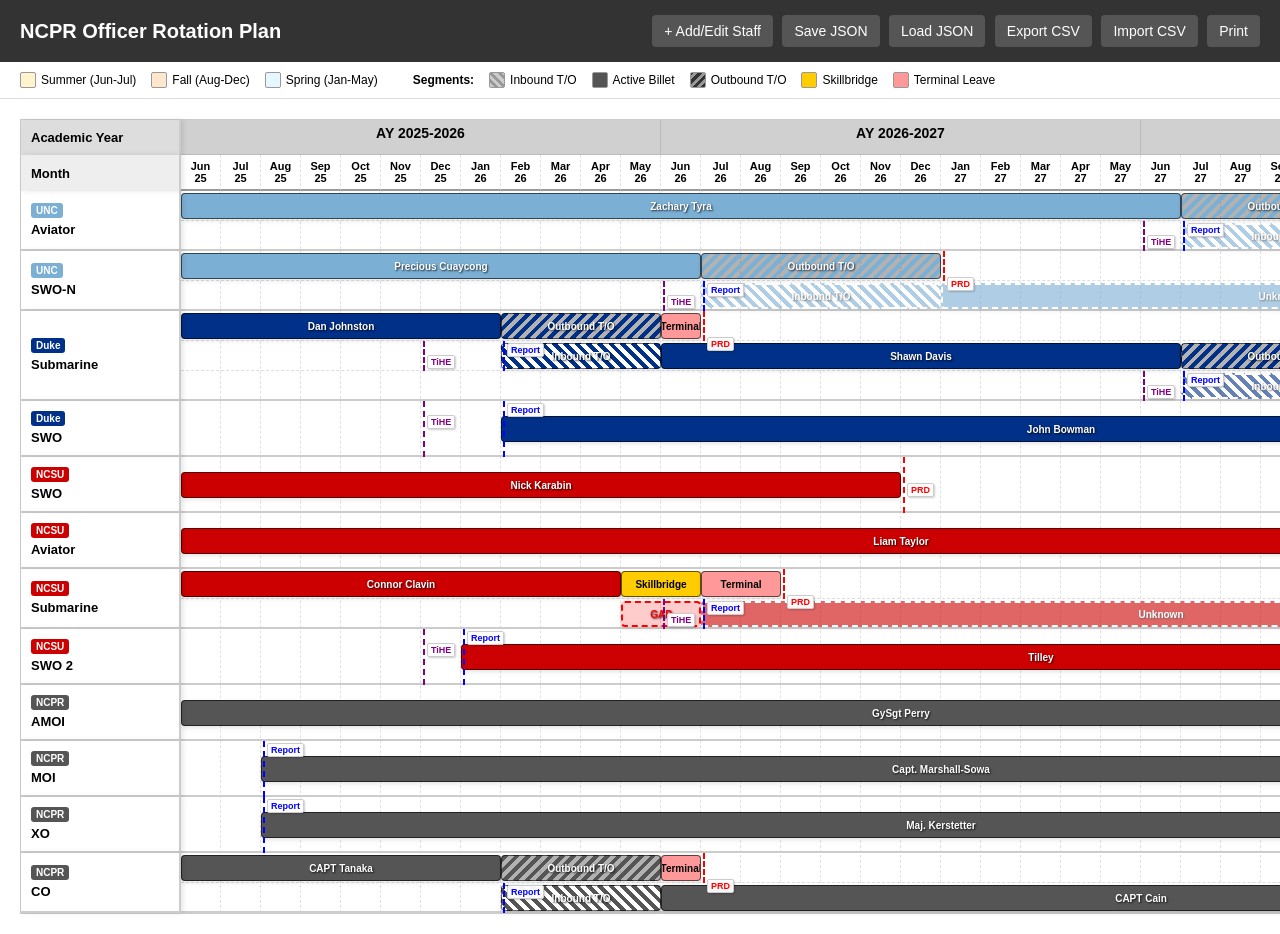
==== officer-rotation/index.html @ 0b22dcf9 "Add files via upload" ====
<!DOCTYPE html>
<html lang="en">
<head>
    <meta charset="UTF-8">
    <meta name="viewport" content="width=device-width, initial-scale=1.0">
    <title>NCPR Officer Rotation Plan</title>
    <link rel="stylesheet" href="styles.css">
</head>
<body>
    <div class="header no-print">
        <h1>NCPR Officer Rotation Plan</h1>
        <div class="controls">
            <button onclick="openAddModal()">+ Add/Edit Staff</button>
            <button onclick="exportJSON()">Save JSON</button>
            <label class="btn-upload">Load JSON <input type="file" id="importJson" accept=".json" onchange="importJSON(event)"></label>
            <button onclick="exportCSV()">Export CSV</button>
            <label class="btn-upload">Import CSV <input type="file" id="importCsv" accept=".csv" onchange="importCSV(event)"></label>
            <button onclick="window.print()">Print</button>
        </div>
    </div>

    <div class="legend no-print">
        <div class="legend-item"><span class="box bg-summer"></span> Summer (Jun-Jul)</div>
        <div class="legend-item"><span class="box bg-fall"></span> Fall (Aug-Dec)</div>
        <div class="legend-item"><span class="box bg-spring"></span> Spring (Jan-May)</div>
        <div class="legend-item" style="margin-left:20px;"><strong>Segments:</strong></div>
        <div class="legend-item"><span class="box" style="background: repeating-linear-gradient(45deg, #ccc, #ccc 3px, #999 3px, #999 6px);"></span> Inbound T/O</div>
        <div class="legend-item"><span class="box" style="background: #555;"></span> Active Billet</div>
        <div class="legend-item"><span class="box" style="background: repeating-linear-gradient(-45deg, #333, #333 3px, #999 3px, #999 6px);"></span> Outbound T/O</div>
        <div class="legend-item"><span class="box" style="background: #ffcc00;"></span> Skillbridge</div>
        <div class="legend-item"><span class="box" style="background: #ff9999;"></span> Terminal Leave</div>
    </div>

    <div class="gantt-container" id="ganttContainer">
        </div>

    <div id="staffModal" class="modal no-print">
        <div class="modal-content">
            <h2 id="modalTitle">Add Staff Member</h2>
            <form id="staffForm">
                <input type="hidden" id="staffId">
                <label>Name (Use "Unknown" for TBD): <input type="text" id="staffName" required></label>
                <label>Unit: 
                    <select id="staffUnit">
                        <option value="UNC">UNC</option>
                        <option value="Duke">Duke</option>
                        <option value="NCSU">NCSU</option>
                        <option value="NCPR">NCPR Consortium</option>
                    </select>
                </label>
                <label>Billet / Designator: <input type="text" id="staffBillet" placeholder="e.g. SWO, Submarine, Aviator" required></label>
                <label>Report Date (YYYY-MM): <input type="month" id="staffReport" required></label>
                <label>TiHE Completion Date (YYYY-MM): <input type="month" id="staffTihe"></label>
                <label>PRD / EAOS (YYYY-MM): <input type="month" id="staffPrd" required></label>
                <label>Skillbridge Start (YYYY-MM): <input type="month" id="staffSkillbridge"></label>
                <label>Terminal Leave Start (YYYY-MM): <input type="month" id="staffTerminal"></label>
                
                <div class="modal-actions">
                    <button type="submit">Save</button>
                    <button type="button" onclick="closeModal()">Cancel</button>
                    <button type="button" id="deleteBtn" style="background:var(--ncsu-red); display:none;" onclick="deleteStaff()">Delete</button>
                </div>
            </form>
        </div>
    </div>

    <script src="app.js"></script>
</body>
</html>
---- officer-rotation/styles.css ----
:root {
    --unc-blue: #7BAFD4;
    --duke-blue: #003087;
    --ncsu-red: #CC0000;
    --ncpr-gray: #555555;
    --summer: #fff4cc;
    --fall: #ffe6cc;
    --spring: #e6f7ff;
}

body { font-family: Arial, sans-serif; margin: 0; padding: 0; background: #f9f9f9; }

.header { background: #333; color: white; padding: 15px 20px; display: flex; justify-content: space-between; align-items: center; }
.header h1 { margin: 0; font-size: 20px; }
.controls button, .btn-upload { background: #555; color: white; border: none; padding: 8px 12px; margin-left: 5px; cursor: pointer; border-radius: 4px; font-size: 14px; display: inline-block; }
.controls button:hover, .btn-upload:hover { background: #777; }
.btn-upload input[type="file"] { display: none; }

.legend { padding: 10px 20px; background: white; border-bottom: 1px solid #ddd; display: flex; gap: 15px; flex-wrap: wrap; align-items: center;}
.legend-item { display: flex; align-items: center; font-size: 12px; }
.legend .box { width: 14px; height: 14px; display: inline-block; margin-right: 5px; border: 1px solid #999; border-radius: 2px;}

.bg-summer { background: var(--summer); }
.bg-fall { background: var(--fall); }
.bg-spring { background: var(--spring); }

.gantt-container { overflow-x: auto; padding: 20px; background: white; }
.gantt-grid { display: grid; border: 1px solid #ccc; position: relative; min-width: 1300px; }

.gantt-header-years { background: #d0d0d0; font-weight: bold; text-align: center; border-right: 1px solid #bbb; border-bottom: 1px solid #bbb; padding: 5px 0; font-size: 14px; }
.gantt-header-months { border-right: 1px dashed #ccc; border-bottom: 2px solid #999; padding: 5px 0; font-size: 11px; text-align: center; font-weight: bold; }

.row-label { background: white; position: sticky; left: 0; z-index: 20; padding: 10px; border-right: 2px solid #ccc; font-weight: bold; font-size: 13px; box-shadow: 2px 0 5px rgba(0,0,0,0.1); display: flex; flex-direction: column; justify-content: center;}
.row-label .unit-badge { font-size: 10px; color: white; padding: 2px 5px; border-radius: 3px; display: inline-block; margin-bottom: 4px; align-self: flex-start;}

.bg-col { border-right: 1px dashed #e0e0e0; z-index: 1; }

.bar-segment {
    align-self: center;
    height: 26px;
    display: flex;
    align-items: center;
    justify-content: center;
    font-size: 10px;
    font-weight: bold;
    color: white;
    overflow: hidden;
    white-space: nowrap;
    text-overflow: ellipsis;
    border: 1px solid rgba(0,0,0,0.6);
    box-sizing: border-box;
    border-radius: 4px;
    z-index: 5;
    cursor: pointer;
    box-shadow: 0 2px 4px rgba(0,0,0,0.1);
    transition: transform 0.1s;
    margin: 2px 0; /* Adds slight breathing room vertically */
}
.bar-segment:hover { transform: scaleY(1.1); z-index: 8; }
.seg-label { padding: 0 4px; pointer-events: none; text-shadow: 1px 1px 2px rgba(0,0,0,0.8); }

.milestone-marker {
    align-self: stretch;
    border-left: 2px dashed;
    z-index: 10;
    position: relative;
    pointer-events: none;
    margin-left: 2px;
}
.milestone-label {
    position: absolute;
    left: 2px;
    font-size: 9px;
    font-weight: bold;
    background: rgba(255,255,255,0.95);
    padding: 1px 3px;
    border-radius: 2px;
    border: 1px solid #ccc;
    box-shadow: 1px 1px 2px rgba(0,0,0,0.2);
    white-space: nowrap;
    z-index: 11;
}

.unit-UNC { background: var(--unc-blue); }
.unit-Duke { background: var(--duke-blue); }
.unit-NCSU { background: var(--ncsu-red); }
.unit-NCPR { background: var(--ncpr-gray); }

/* Modal */
.modal { display: none; position: fixed; top: 0; left: 0; width: 100%; height: 100%; background: rgba(0,0,0,0.5); z-index: 100; justify-content: center; align-items: center; }
.modal-content { background: white; padding: 20px; border-radius: 5px; width: 400px; max-width: 90%; }
.modal form label { display: block; margin-top: 10px; font-size: 14px; }
.modal form input, .modal form select { width: 100%; padding: 5px; margin-top: 5px; box-sizing: border-box; }
.modal-actions { margin-top: 20px; display: flex; gap: 10px; }

/* ========================================= */
/* PRINT STYLES - Enhanced for Readability   */
/* ========================================= */
@media print {
    .no-print { display: none !important; }
    body { 
        background: white; 
        -webkit-print-color-adjust: exact !important; 
        print-color-adjust: exact !important; 
    }
    @page { size: landscape; margin: 0.5in; }
    .gantt-container { overflow: visible; padding: 0; }
    .gantt-grid { border: 2px solid #000; }
    
    /* Boost Font Sizes & Remove Shadows */
    .row-label { 
        position: static; 
        box-shadow: none; 
        font-size: 12pt; 
        border-right: 2px solid #000;
        border-bottom: 1px solid #000;
    }
    .gantt-header-years { font-size: 14pt; border-bottom: 2px solid #000; }
    .gantt-header-months { font-size: 10pt; border-bottom: 2px solid #000; }
    
    .bar-segment { 
        border: 1px solid #000 !important; 
        box-shadow: none !important; 
        height: 22px; 
    }
    .seg-label { 
        color: #000 !important; /* Force text to black */
        font-size: 10pt !important; 
        font-weight: 900 !important;
        text-shadow: none !important; /* Remove blurry shadow */
    }
    .milestone-label { 
        font-size: 9pt !important; 
        border: 1px solid #000 !important; 
        color: #000 !important; 
        background: white !important;
    }
    .milestone-marker { border-left: 2px dashed #000 !important; }
}
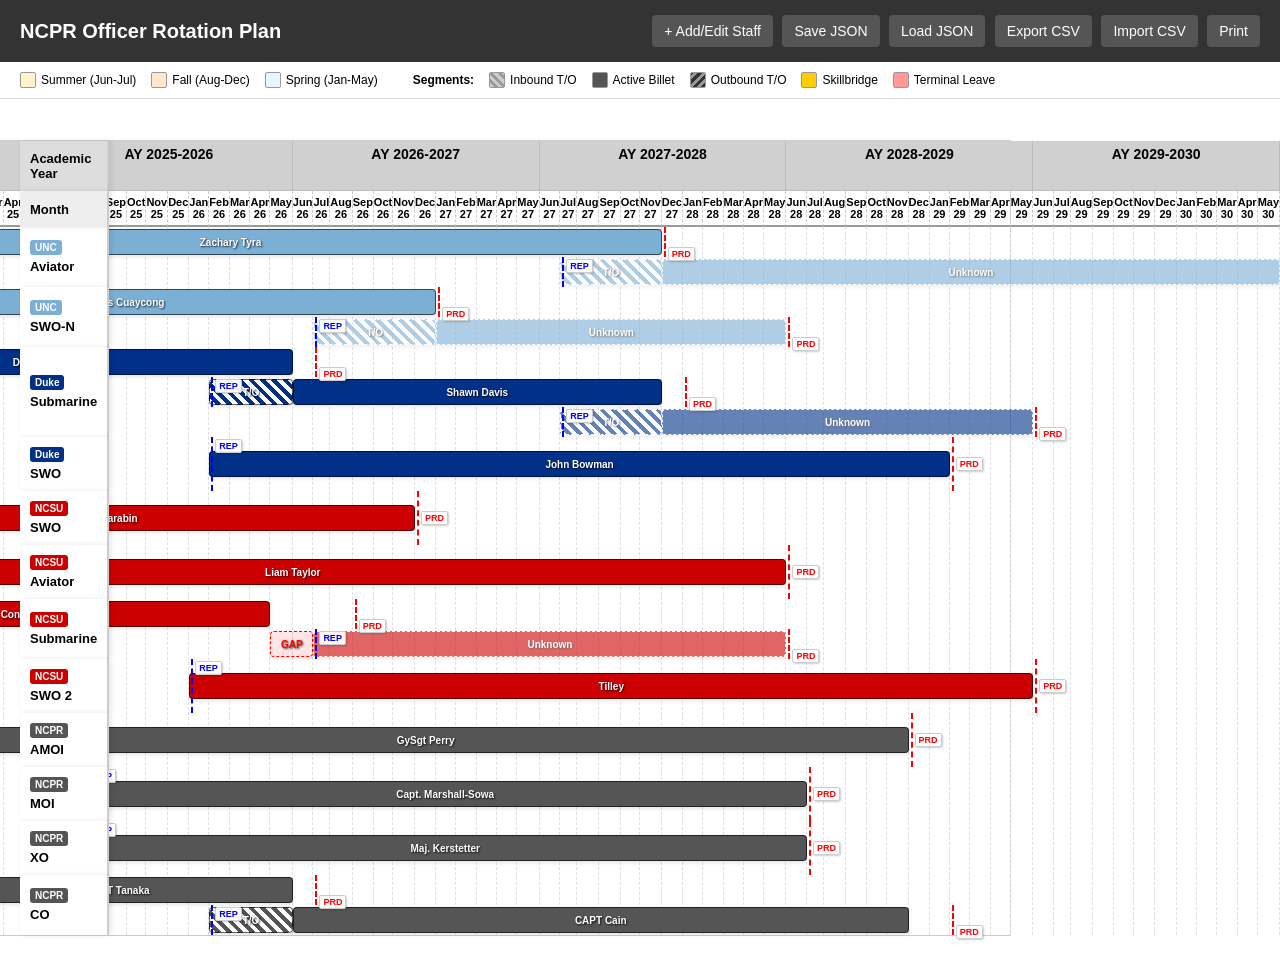
==== commit c29a31db: "Update index.html Update to version 4" ====
--- a/officer-rotation/index.html
+++ b/officer-rotation/index.html
@@ -31,8 +31,10 @@
         <div class="legend-item"><span class="box" style="background: #ff9999;"></span> Terminal Leave</div>
     </div>
 
-    <div class="gantt-container" id="ganttContainer">
-        </div>
+    <div class="gantt-container" id="ganttContainer" onscroll="handleScroll()">
+        <button id="snapBtn" class="snap-button no-print" onclick="snapToPresent()">📍 Snap to Today</button>
+        <div id="ganttGridTarget"></div>
+    </div>
 
     <div id="staffModal" class="modal no-print">
         <div class="modal-content">
@@ -48,7 +50,7 @@
                         <option value="NCPR">NCPR Consortium</option>
                     </select>
                 </label>
-                <label>Billet / Designator: <input type="text" id="staffBillet" placeholder="e.g. SWO, Submarine, Aviator" required></label>
+                <label>Billet / Designator: <input type="text" id="staffBillet" required></label>
                 <label>Report Date (YYYY-MM): <input type="month" id="staffReport" required></label>
                 <label>TiHE Completion Date (YYYY-MM): <input type="month" id="staffTihe"></label>
                 <label>PRD / EAOS (YYYY-MM): <input type="month" id="staffPrd" required></label>
@@ -66,4 +68,4 @@
 
     <script src="app.js"></script>
 </body>
-</html>+</html>
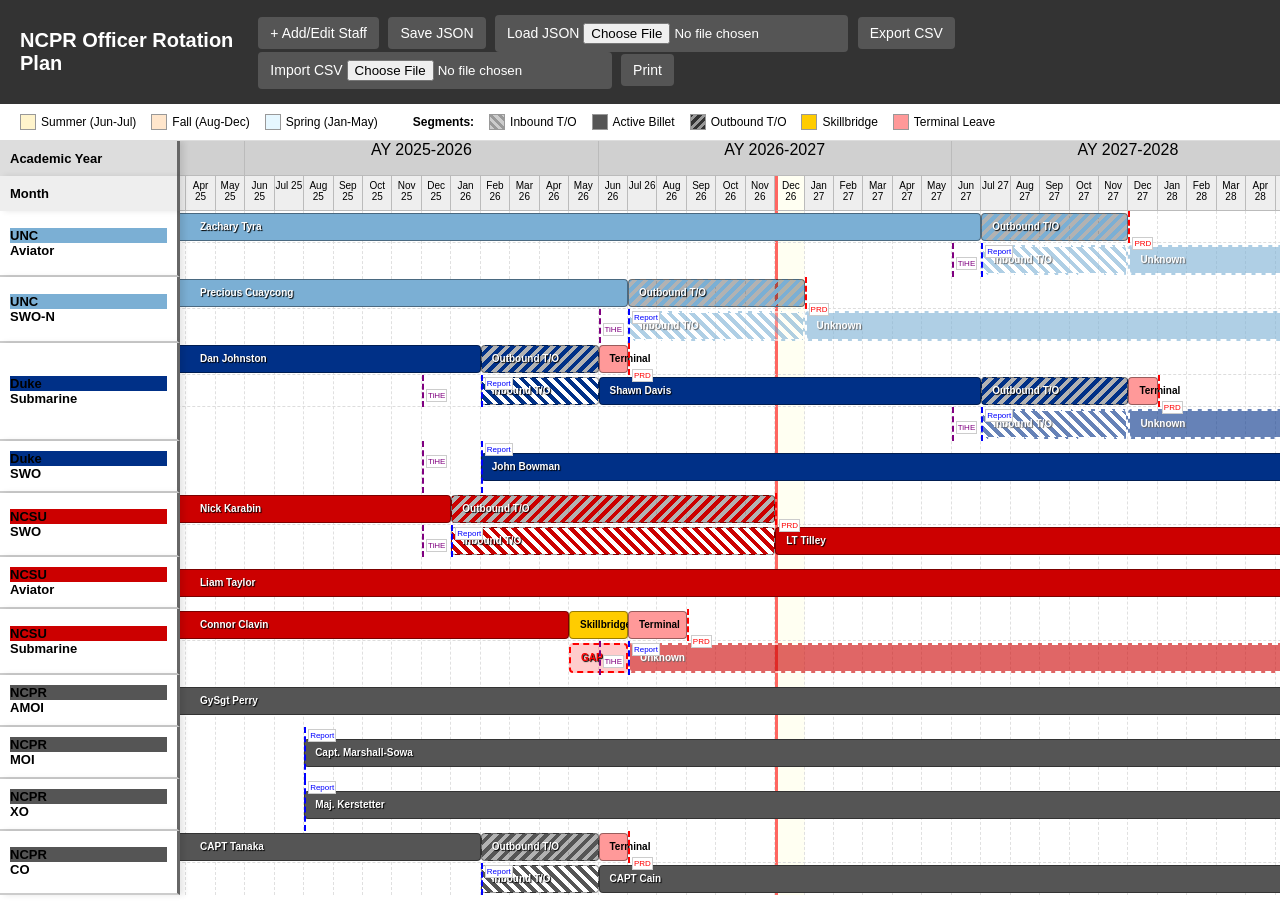
==== commit b93c7b8c: "Update index.html Updated to version 5" ====
--- a/officer-rotation/index.html
+++ b/officer-rotation/index.html
@@ -41,26 +41,61 @@
             <h2 id="modalTitle">Add Staff Member</h2>
             <form id="staffForm">
                 <input type="hidden" id="staffId">
-                <label>Name (Use "Unknown" for TBD): <input type="text" id="staffName" required></label>
-                <label>Unit: 
-                    <select id="staffUnit">
-                        <option value="UNC">UNC</option>
-                        <option value="Duke">Duke</option>
-                        <option value="NCSU">NCSU</option>
-                        <option value="NCPR">NCPR Consortium</option>
-                    </select>
-                </label>
-                <label>Billet / Designator: <input type="text" id="staffBillet" required></label>
-                <label>Report Date (YYYY-MM): <input type="month" id="staffReport" required></label>
-                <label>TiHE Completion Date (YYYY-MM): <input type="month" id="staffTihe"></label>
-                <label>PRD / EAOS (YYYY-MM): <input type="month" id="staffPrd" required></label>
-                <label>Skillbridge Start (YYYY-MM): <input type="month" id="staffSkillbridge"></label>
-                <label>Terminal Leave Start (YYYY-MM): <input type="month" id="staffTerminal"></label>
+                
+                <div class="form-group full-width">
+                    <label>Name (Use "Unknown" for TBD):</label>
+                    <input type="text" id="staffName" required>
+                </div>
+                
+                <div class="form-row">
+                    <div class="form-group">
+                        <label>Unit:</label>
+                        <select id="staffUnit">
+                            <option value="UNC">UNC</option>
+                            <option value="Duke">Duke</option>
+                            <option value="NCSU">NCSU</option>
+                            <option value="NCPR">NCPR Consortium</option>
+                        </select>
+                    </div>
+                    <div class="form-group">
+                        <label>Billet / Designator:</label>
+                        <input type="text" id="staffBillet" placeholder="e.g. SWO, Aviator" required>
+                    </div>
+                </div>
+
+                <div class="form-row">
+                    <div class="form-group">
+                        <label>Report Date:</label>
+                        <input type="month" id="staffReport" required>
+                    </div>
+                    <div class="form-group">
+                        <label>TiHE Completion:</label>
+                        <input type="month" id="staffTihe">
+                    </div>
+                </div>
+
+                <div class="form-row">
+                    <div class="form-group">
+                        <label>PRD / EAOS:</label>
+                        <input type="month" id="staffPrd" required>
+                    </div>
+                    <div class="form-group">
+                        <label>Skillbridge Start:</label>
+                        <input type="month" id="staffSkillbridge">
+                    </div>
+                </div>
+
+                <div class="form-row">
+                    <div class="form-group">
+                        <label>Terminal Leave Start:</label>
+                        <input type="month" id="staffTerminal">
+                    </div>
+                </div>
                 
                 <div class="modal-actions">
-                    <button type="submit">Save</button>
-                    <button type="button" onclick="closeModal()">Cancel</button>
-                    <button type="button" id="deleteBtn" style="background:var(--ncsu-red); display:none;" onclick="deleteStaff()">Delete</button>
+                    <button type="button" id="deleteBtn" class="btn-danger" style="display:none;" onclick="deleteStaff()">Delete</button>
+                    <button type="button" class="btn-secondary" onclick="closeModal()">Cancel</button>
+                    <button type="submit" class="btn-primary">Save</button>
                 </div>
             </form>
         </div>
--- a/officer-rotation/styles.css
+++ b/officer-rotation/styles.css
@@ -8,132 +8,110 @@
     --spring: #e6f7ff;
 }
 
-body { font-family: Arial, sans-serif; margin: 0; padding: 0; background: #f9f9f9; }
+body { font-family: Arial, sans-serif; margin: 0; padding: 0; background: #f9f9f9; overflow-x: hidden; }
 
-.header { background: #333; color: white; padding: 15px 20px; display: flex; justify-content: space-between; align-items: center; }
+.header { background: #333; color: white; padding: 15px 20px; display: flex; justify-content: space-between; align-items: center; position: sticky; top: 0; z-index: 100; }
 .header h1 { margin: 0; font-size: 20px; }
 .controls button, .btn-upload { background: #555; color: white; border: none; padding: 8px 12px; margin-left: 5px; cursor: pointer; border-radius: 4px; font-size: 14px; display: inline-block; }
-.controls button:hover, .btn-upload:hover { background: #777; }
-.btn-upload input[type="file"] { display: none; }
 
-.legend { padding: 10px 20px; background: white; border-bottom: 1px solid #ddd; display: flex; gap: 15px; flex-wrap: wrap; align-items: center;}
+.legend { padding: 10px 20px; background: white; border-bottom: 1px solid #ddd; display: flex; gap: 15px; flex-wrap: wrap; align-items: center; position: sticky; top: 54px; z-index: 90;}
 .legend-item { display: flex; align-items: center; font-size: 12px; }
-.legend .box { width: 14px; height: 14px; display: inline-block; margin-right: 5px; border: 1px solid #999; border-radius: 2px;}
+.legend .box { width: 14px; height: 14px; display: inline-block; margin-right: 5px; border: 1px solid #999; }
 
+.gantt-container { overflow-x: auto; background: white; position: relative; height: calc(100vh - 120px); }
+
+/* The Grid Setup */
+.gantt-grid { 
+    display: grid; 
+    border-left: 1px solid #ccc;
+    position: relative;
+    /* First col is 180px, others are sized to fit 36 in view */
+    grid-template-columns: 180px repeat(72, minmax(calc((100vw - 220px) / 36), 120px));
+}
+
+/* FROZEN LEFT COLUMN */
+.row-label { 
+    background: white; 
+    position: sticky; 
+    left: 0; 
+    z-index: 30; 
+    padding: 10px; 
+    border-right: 3px solid #666; 
+    font-weight: bold; 
+    font-size: 13px; 
+    box-shadow: 4px 0 6px rgba(0,0,0,0.1);
+    display: flex;
+    flex-direction: column;
+    justify-content: center;
+}
+
+/* STICKY HEADERS */
+.gantt-header-years, .gantt-header-months { 
+    position: sticky; 
+    top: 0; 
+    z-index: 25; 
+    background: #d0d0d0;
+    text-align: center;
+    border-right: 1px solid #bbb;
+    border-bottom: 1px solid #bbb;
+}
+.gantt-header-months { top: 30px; background: #eee; font-size: 10px; padding: 4px 0; z-index: 24;}
+
+/* TODAY LINE */
+.today-col { border-left: 3px solid rgba(255, 0, 0, 0.6) !important; background-color: rgba(255, 255, 0, 0.05) !important; }
+
+/* SHARED STYLES */
 .bg-summer { background: var(--summer); }
 .bg-fall { background: var(--fall); }
 .bg-spring { background: var(--spring); }
-
-.gantt-container { overflow-x: auto; padding: 20px; background: white; }
-.gantt-grid { display: grid; border: 1px solid #ccc; position: relative; min-width: 1300px; }
-
-.gantt-header-years { background: #d0d0d0; font-weight: bold; text-align: center; border-right: 1px solid #bbb; border-bottom: 1px solid #bbb; padding: 5px 0; font-size: 14px; }
-.gantt-header-months { border-right: 1px dashed #ccc; border-bottom: 2px solid #999; padding: 5px 0; font-size: 11px; text-align: center; font-weight: bold; }
-
-.row-label { background: white; position: sticky; left: 0; z-index: 20; padding: 10px; border-right: 2px solid #ccc; font-weight: bold; font-size: 13px; box-shadow: 2px 0 5px rgba(0,0,0,0.1); display: flex; flex-direction: column; justify-content: center;}
-.row-label .unit-badge { font-size: 10px; color: white; padding: 2px 5px; border-radius: 3px; display: inline-block; margin-bottom: 4px; align-self: flex-start;}
-
-.bg-col { border-right: 1px dashed #e0e0e0; z-index: 1; }
+.bg-col { border-right: 1px dashed #e0e0e0; z-index: 1; grid-row-start: 3; }
 
 .bar-segment {
-    align-self: center;
-    height: 26px;
-    display: flex;
-    align-items: center;
-    justify-content: center;
-    font-size: 10px;
-    font-weight: bold;
-    color: white;
-    overflow: hidden;
+    align-self: center; height: 26px; display: flex; align-items: center; justify-content: center;
+    font-size: 10px; font-weight: bold; color: white; border-radius: 4px; z-index: 5; cursor: pointer;
+    margin: 2px 0; border: 1px solid rgba(0,0,0,0.4);
+	position: relative; /* Context for the sticky label */
+    display: block;    /* Changed from flex to block to handle sticky flow better */
+    line-height: 26px; /* Vertical centering */
+    text-align: left;  /* Start labels at the left */
+}
+.seg-label {
+    position: sticky;
+    left: 190px; /* Label width (180px) + a little padding (10px) */
+    display: inline-block;
+    padding: 0 10px;
     white-space: nowrap;
-    text-overflow: ellipsis;
-    border: 1px solid rgba(0,0,0,0.6);
+    z-index: 6;
+    pointer-events: none;
+    text-shadow: 1px 1px 1px #000;
+    
+    /* Ensure the label doesn't slide out the right side of the bar */
+    max-width: 100%;
     box-sizing: border-box;
-    border-radius: 4px;
-    z-index: 5;
-    cursor: pointer;
-    box-shadow: 0 2px 4px rgba(0,0,0,0.1);
-    transition: transform 0.1s;
-    margin: 2px 0; /* Adds slight breathing room vertically */
 }
-.bar-segment:hover { transform: scaleY(1.1); z-index: 8; }
-.seg-label { padding: 0 4px; pointer-events: none; text-shadow: 1px 1px 2px rgba(0,0,0,0.8); }
 
-.milestone-marker {
-    align-self: stretch;
-    border-left: 2px dashed;
-    z-index: 10;
-    position: relative;
-    pointer-events: none;
-    margin-left: 2px;
+/* Specific fix for the 'Unknown' black text on light bars */
+.bar-segment[style*="#ff"] .seg-label {
+    text-shadow: none;
+    color: black;
 }
-.milestone-label {
-    position: absolute;
-    left: 2px;
-    font-size: 9px;
-    font-weight: bold;
-    background: rgba(255,255,255,0.95);
-    padding: 1px 3px;
-    border-radius: 2px;
-    border: 1px solid #ccc;
-    box-shadow: 1px 1px 2px rgba(0,0,0,0.2);
-    white-space: nowrap;
-    z-index: 11;
+
+.snap-button {
+    position: fixed; bottom: 20px; right: 20px; z-index: 1000;
+    background: var(--duke-blue); color: white; border: none; padding: 10px 20px;
+    border-radius: 20px; cursor: pointer; display: none; box-shadow: 0 4px 10px rgba(0,0,0,0.3);
 }
+
+.milestone-marker { border-left: 2px dashed; z-index: 10; position: relative; pointer-events: none; }
+.milestone-label { position: absolute; left: 2px; font-size: 8px; background: white; padding: 1px; border: 1px solid #ccc; z-index: 11; }
 
 .unit-UNC { background: var(--unc-blue); }
 .unit-Duke { background: var(--duke-blue); }
 .unit-NCSU { background: var(--ncsu-red); }
 .unit-NCPR { background: var(--ncpr-gray); }
 
-/* Modal */
-.modal { display: none; position: fixed; top: 0; left: 0; width: 100%; height: 100%; background: rgba(0,0,0,0.5); z-index: 100; justify-content: center; align-items: center; }
-.modal-content { background: white; padding: 20px; border-radius: 5px; width: 400px; max-width: 90%; }
-.modal form label { display: block; margin-top: 10px; font-size: 14px; }
-.modal form input, .modal form select { width: 100%; padding: 5px; margin-top: 5px; box-sizing: border-box; }
+.modal { display: none; position: fixed; top: 0; left: 0; width: 100%; height: 100%; background: rgba(0,0,0,0.5); z-index: 1000; justify-content: center; align-items: center; }
+.modal-content { background: white; padding: 20px; border-radius: 5px; width: 400px; }
 .modal-actions { margin-top: 20px; display: flex; gap: 10px; }
 
-/* ========================================= */
-/* PRINT STYLES - Enhanced for Readability   */
-/* ========================================= */
-@media print {
-    .no-print { display: none !important; }
-    body { 
-        background: white; 
-        -webkit-print-color-adjust: exact !important; 
-        print-color-adjust: exact !important; 
-    }
-    @page { size: landscape; margin: 0.5in; }
-    .gantt-container { overflow: visible; padding: 0; }
-    .gantt-grid { border: 2px solid #000; }
-    
-    /* Boost Font Sizes & Remove Shadows */
-    .row-label { 
-        position: static; 
-        box-shadow: none; 
-        font-size: 12pt; 
-        border-right: 2px solid #000;
-        border-bottom: 1px solid #000;
-    }
-    .gantt-header-years { font-size: 14pt; border-bottom: 2px solid #000; }
-    .gantt-header-months { font-size: 10pt; border-bottom: 2px solid #000; }
-    
-    .bar-segment { 
-        border: 1px solid #000 !important; 
-        box-shadow: none !important; 
-        height: 22px; 
-    }
-    .seg-label { 
-        color: #000 !important; /* Force text to black */
-        font-size: 10pt !important; 
-        font-weight: 900 !important;
-        text-shadow: none !important; /* Remove blurry shadow */
-    }
-    .milestone-label { 
-        font-size: 9pt !important; 
-        border: 1px solid #000 !important; 
-        color: #000 !important; 
-        background: white !important;
-    }
-    .milestone-marker { border-left: 2px dashed #000 !important; }
-}+@media print { .no-print { display: none !important; } .row-label { position: static; box-shadow: none; } }
